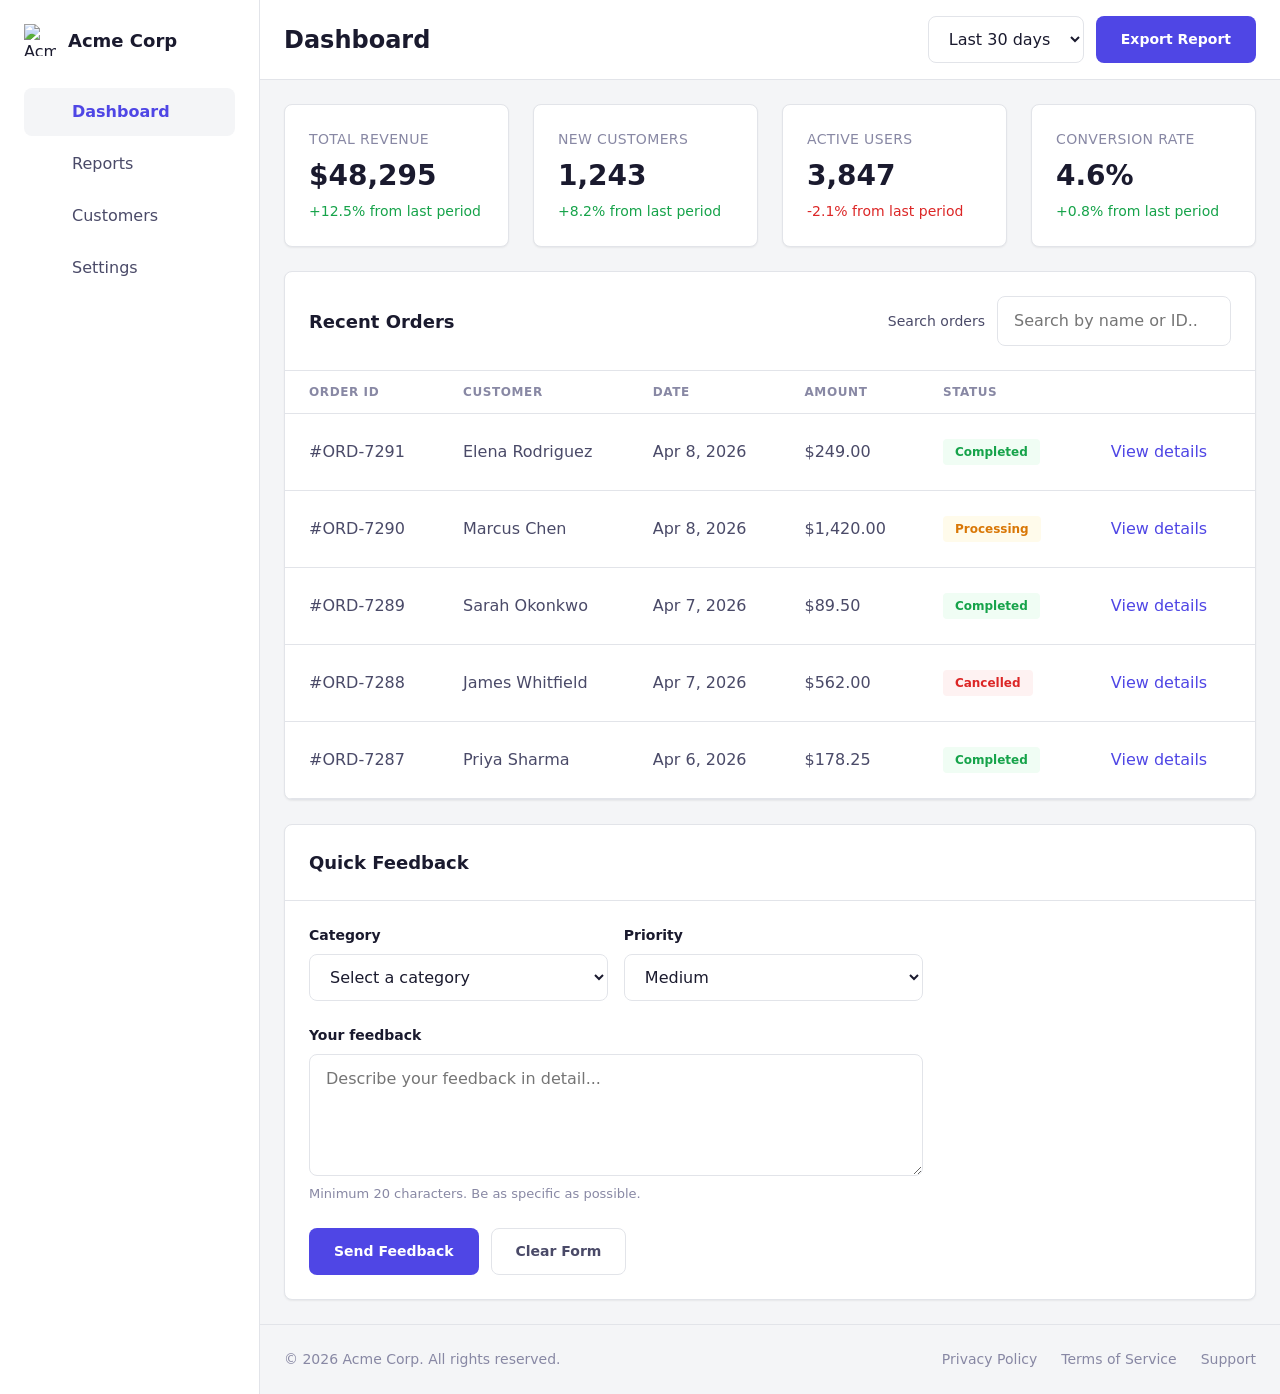
==== tests/good-ui/index.html @ 544ddfcb "Add test suite, safety rules, and calibration framework Critical fix — SKILL.md safety rules added a" ====
<!DOCTYPE html>
<html lang="en">
<head>
  <meta charset="UTF-8">
  <meta name="viewport" content="width=device-width, initial-scale=1">
  <meta name="description" content="Analytics dashboard for tracking key business metrics and performance indicators.">
  <title>Analytics Dashboard - Acme Corp</title>
  <link rel="stylesheet" href="styles.css">
</head>
<body>
  <a href="#main" class="skip-link">Skip to main content</a>

  <div class="layout">
    <!-- Sidebar Navigation -->
    <aside class="sidebar" aria-label="Primary navigation">
      <div class="sidebar-brand">
        <img src="logo.svg" alt="Acme Corp logo" width="32" height="32">
        <span class="brand-name">Acme Corp</span>
      </div>
      <nav aria-label="Main navigation">
        <ul class="nav-list" role="list">
          <li>
            <a href="/dashboard" class="nav-link nav-link--active" aria-current="page">
              <svg class="nav-icon" width="20" height="20" aria-hidden="true" focusable="false"><use href="#icon-dashboard"></use></svg>
              Dashboard
            </a>
          </li>
          <li>
            <a href="/reports" class="nav-link">
              <svg class="nav-icon" width="20" height="20" aria-hidden="true" focusable="false"><use href="#icon-reports"></use></svg>
              Reports
            </a>
          </li>
          <li>
            <a href="/customers" class="nav-link">
              <svg class="nav-icon" width="20" height="20" aria-hidden="true" focusable="false"><use href="#icon-customers"></use></svg>
              Customers
            </a>
          </li>
          <li>
            <a href="/settings" class="nav-link">
              <svg class="nav-icon" width="20" height="20" aria-hidden="true" focusable="false"><use href="#icon-settings"></use></svg>
              Settings
            </a>
          </li>
        </ul>
      </nav>
    </aside>

    <div class="main-wrapper">
      <!-- Top Header -->
      <header class="top-header">
        <h1 class="page-title">Dashboard</h1>
        <div class="header-actions">
          <label for="date-range" class="visually-hidden">Date range</label>
          <select id="date-range" class="select-input">
            <option value="7d">Last 7 days</option>
            <option value="30d" selected>Last 30 days</option>
            <option value="90d">Last 90 days</option>
            <option value="1y">Last year</option>
          </select>
          <button type="button" class="btn btn--primary">Export Report</button>
        </div>
      </header>

      <!-- Main Content -->
      <main id="main">
        <!-- Stats Overview -->
        <section aria-labelledby="stats-heading">
          <h2 id="stats-heading" class="visually-hidden">Key Performance Metrics</h2>
          <div class="stats-grid">
            <article class="stat-card">
              <h3 class="stat-label">Total Revenue</h3>
              <p class="stat-value">$48,295</p>
              <p class="stat-change stat-change--positive">
                <span aria-hidden="true">+</span>12.5% from last period
              </p>
            </article>
            <article class="stat-card">
              <h3 class="stat-label">New Customers</h3>
              <p class="stat-value">1,243</p>
              <p class="stat-change stat-change--positive">
                <span aria-hidden="true">+</span>8.2% from last period
              </p>
            </article>
            <article class="stat-card">
              <h3 class="stat-label">Active Users</h3>
              <p class="stat-value">3,847</p>
              <p class="stat-change stat-change--negative">
                <span aria-hidden="true">-</span>2.1% from last period
              </p>
            </article>
            <article class="stat-card">
              <h3 class="stat-label">Conversion Rate</h3>
              <p class="stat-value">4.6%</p>
              <p class="stat-change stat-change--positive">
                <span aria-hidden="true">+</span>0.8% from last period
              </p>
            </article>
          </div>
        </section>

        <!-- Data Table Section -->
        <section class="card" aria-labelledby="orders-heading">
          <div class="card-header">
            <h2 id="orders-heading">Recent Orders</h2>
            <div class="table-controls">
              <label for="search-orders">Search orders</label>
              <input type="search" id="search-orders" class="text-input" placeholder="Search by name or ID...">
            </div>
          </div>
          <div class="table-wrapper" tabindex="0" role="region" aria-labelledby="orders-heading">
            <table class="data-table">
              <caption class="visually-hidden">Recent customer orders with status and amounts</caption>
              <thead>
                <tr>
                  <th scope="col">Order ID</th>
                  <th scope="col">Customer</th>
                  <th scope="col">Date</th>
                  <th scope="col">Amount</th>
                  <th scope="col">Status</th>
                  <th scope="col"><span class="visually-hidden">Actions</span></th>
                </tr>
              </thead>
              <tbody>
                <tr>
                  <td>#ORD-7291</td>
                  <td>Elena Rodriguez</td>
                  <td><time datetime="2026-04-08">Apr 8, 2026</time></td>
                  <td>$249.00</td>
                  <td><span class="badge badge--success">Completed</span></td>
                  <td><a href="/orders/7291" class="table-action">View details</a></td>
                </tr>
                <tr>
                  <td>#ORD-7290</td>
                  <td>Marcus Chen</td>
                  <td><time datetime="2026-04-08">Apr 8, 2026</time></td>
                  <td>$1,420.00</td>
                  <td><span class="badge badge--warning">Processing</span></td>
                  <td><a href="/orders/7290" class="table-action">View details</a></td>
                </tr>
                <tr>
                  <td>#ORD-7289</td>
                  <td>Sarah Okonkwo</td>
                  <td><time datetime="2026-04-07">Apr 7, 2026</time></td>
                  <td>$89.50</td>
                  <td><span class="badge badge--success">Completed</span></td>
                  <td><a href="/orders/7289" class="table-action">View details</a></td>
                </tr>
                <tr>
                  <td>#ORD-7288</td>
                  <td>James Whitfield</td>
                  <td><time datetime="2026-04-07">Apr 7, 2026</time></td>
                  <td>$562.00</td>
                  <td><span class="badge badge--error">Cancelled</span></td>
                  <td><a href="/orders/7288" class="table-action">View details</a></td>
                </tr>
                <tr>
                  <td>#ORD-7287</td>
                  <td>Priya Sharma</td>
                  <td><time datetime="2026-04-06">Apr 6, 2026</time></td>
                  <td>$178.25</td>
                  <td><span class="badge badge--success">Completed</span></td>
                  <td><a href="/orders/7287" class="table-action">View details</a></td>
                </tr>
              </tbody>
            </table>
          </div>
        </section>

        <!-- Form Section -->
        <section class="card" aria-labelledby="feedback-heading">
          <div class="card-header">
            <h2 id="feedback-heading">Quick Feedback</h2>
          </div>
          <form class="feedback-form" action="/feedback" method="post">
            <div class="form-row">
              <div class="form-group">
                <label for="feedback-category">Category</label>
                <select id="feedback-category" class="select-input" required>
                  <option value="">Select a category</option>
                  <option value="bug">Bug Report</option>
                  <option value="feature">Feature Request</option>
                  <option value="improvement">Improvement</option>
                  <option value="other">Other</option>
                </select>
              </div>
              <div class="form-group">
                <label for="feedback-priority">Priority</label>
                <select id="feedback-priority" class="select-input">
                  <option value="low">Low</option>
                  <option value="medium" selected>Medium</option>
                  <option value="high">High</option>
                </select>
              </div>
            </div>
            <div class="form-group">
              <label for="feedback-message">Your feedback</label>
              <textarea id="feedback-message" class="text-input textarea" rows="4" required
                placeholder="Describe your feedback in detail..."></textarea>
              <p class="form-hint" id="feedback-hint">Minimum 20 characters. Be as specific as possible.</p>
            </div>
            <div class="form-actions">
              <button type="submit" class="btn btn--primary">Send Feedback</button>
              <button type="reset" class="btn btn--secondary">Clear Form</button>
            </div>
          </form>
        </section>
      </main>

      <!-- Footer -->
      <footer class="site-footer">
        <p>&copy; 2026 Acme Corp. All rights reserved.</p>
        <nav aria-label="Footer navigation">
          <ul class="footer-links" role="list">
            <li><a href="/privacy">Privacy Policy</a></li>
            <li><a href="/terms">Terms of Service</a></li>
            <li><a href="/support">Support</a></li>
          </ul>
        </nav>
      </footer>
    </div>
  </div>
</body>
</html>
---- tests/good-ui/styles.css ----
/* ==========================================================================
   Design Tokens
   ========================================================================== */

:root {
  /* Colors */
  --text-primary: #1a1a2e;
  --text-secondary: #4a4a68;
  --text-muted: #8888a4;
  --bg-primary: #ffffff;
  --bg-secondary: #f4f5f7;
  --bg-surface: #ffffff;
  --accent: #4f46e5;
  --accent-hover: #4338ca;
  --error: #dc2626;
  --error-bg: #fef2f2;
  --success: #16a34a;
  --success-bg: #f0fdf4;
  --warning: #d97706;
  --warning-bg: #fffbeb;
  --border: #e2e4e9;
  --border-focus: #4f46e5;

  /* Spacing Scale */
  --space-1: 4px;
  --space-2: 8px;
  --space-3: 12px;
  --space-4: 16px;
  --space-5: 24px;
  --space-6: 32px;
  --space-7: 48px;
  --space-8: 64px;

  /* Border Radius */
  --radius-sm: 4px;
  --radius-md: 8px;
  --radius-lg: 16px;

  /* Shadows */
  --shadow-sm: 0 1px 2px rgba(0, 0, 0, 0.06);
  --shadow-md: 0 4px 12px rgba(0, 0, 0, 0.08);

  /* Typography */
  --font-sans: system-ui, -apple-system, "Segoe UI", Roboto, "Helvetica Neue", Arial, sans-serif;
  --font-mono: ui-monospace, SFMono-Regular, "SF Mono", Menlo, monospace;
  --leading-tight: 1.25;
  --leading-normal: 1.5;
  --leading-relaxed: 1.625;

  /* Layout */
  --sidebar-width: 260px;
  --content-max-width: 65ch;

  /* Transitions */
  --transition-fast: 200ms ease;
}

/* ==========================================================================
   Dark Mode
   ========================================================================== */

@media (prefers-color-scheme: dark) {
  :root {
    --text-primary: #f0f0f4;
    --text-secondary: #b0b0c4;
    --text-muted: #7878a0;
    --bg-primary: #121220;
    --bg-secondary: #1a1a2e;
    --bg-surface: #1e1e34;
    --accent: #818cf8;
    --accent-hover: #a5b4fc;
    --error: #f87171;
    --error-bg: #2d1515;
    --success: #4ade80;
    --success-bg: #152d1a;
    --warning: #fbbf24;
    --warning-bg: #2d2515;
    --border: #2e2e48;
    --border-focus: #818cf8;
    --shadow-sm: 0 1px 2px rgba(0, 0, 0, 0.3);
    --shadow-md: 0 4px 12px rgba(0, 0, 0, 0.4);
  }
}

/* ==========================================================================
   Reset & Base
   ========================================================================== */

*,
*::before,
*::after {
  box-sizing: border-box;
  margin: 0;
  padding: 0;
}

body {
  font-family: var(--font-sans);
  font-size: 1rem;
  line-height: var(--leading-normal);
  color: var(--text-primary);
  background-color: var(--bg-secondary);
  -webkit-font-smoothing: antialiased;
}

img {
  display: block;
  max-width: 100%;
  height: auto;
}

/* ==========================================================================
   Focus & Accessibility
   ========================================================================== */

:focus-visible {
  outline: 2px solid var(--border-focus);
  outline-offset: 2px;
}

.skip-link {
  position: absolute;
  top: calc(-1 * var(--space-8));
  left: var(--space-4);
  z-index: 100;
  padding: var(--space-2) var(--space-4);
  background: var(--accent);
  color: #ffffff;
  border-radius: var(--radius-sm);
  text-decoration: none;
  font-weight: 600;
}

.skip-link:focus {
  top: var(--space-4);
}

.visually-hidden {
  position: absolute;
  width: 1px;
  height: 1px;
  padding: 0;
  margin: -1px;
  overflow: hidden;
  clip: rect(0, 0, 0, 0);
  white-space: nowrap;
  border: 0;
}

/* ==========================================================================
   Layout
   ========================================================================== */

.layout {
  display: flex;
  min-height: 100vh;
}

.main-wrapper {
  flex: 1;
  display: flex;
  flex-direction: column;
  min-width: 0;
}

main {
  flex: 1;
  padding: var(--space-5);
  display: flex;
  flex-direction: column;
  gap: var(--space-5);
}

/* ==========================================================================
   Sidebar
   ========================================================================== */

.sidebar {
  width: var(--sidebar-width);
  background: var(--bg-primary);
  border-right: 1px solid var(--border);
  padding: var(--space-5);
  display: flex;
  flex-direction: column;
  gap: var(--space-6);
  flex-shrink: 0;
}

.sidebar-brand {
  display: flex;
  align-items: center;
  gap: var(--space-3);
}

.brand-name {
  font-size: 1.125rem;
  font-weight: 700;
  color: var(--text-primary);
}

.nav-list {
  list-style: none;
  display: flex;
  flex-direction: column;
  gap: var(--space-1);
}

.nav-link {
  display: flex;
  align-items: center;
  gap: var(--space-3);
  padding: var(--space-3) var(--space-4);
  border-radius: var(--radius-md);
  color: var(--text-secondary);
  text-decoration: none;
  font-weight: 500;
  min-height: 44px;
  transition: background-color var(--transition-fast), color var(--transition-fast);
}

.nav-link:hover {
  background-color: var(--bg-secondary);
  color: var(--text-primary);
}

.nav-link--active {
  background-color: var(--bg-secondary);
  color: var(--accent);
  font-weight: 600;
}

.nav-icon {
  width: 20px;
  height: 20px;
  flex-shrink: 0;
}

/* ==========================================================================
   Header
   ========================================================================== */

.top-header {
  display: flex;
  align-items: center;
  justify-content: space-between;
  flex-wrap: wrap;
  gap: var(--space-4);
  padding: var(--space-4) var(--space-5);
  background: var(--bg-primary);
  border-bottom: 1px solid var(--border);
}

.page-title {
  font-size: 1.5rem;
  font-weight: 700;
  line-height: var(--leading-tight);
}

.header-actions {
  display: flex;
  align-items: center;
  gap: var(--space-3);
}

/* ==========================================================================
   Stats Grid
   ========================================================================== */

.stats-grid {
  display: grid;
  grid-template-columns: repeat(auto-fit, minmax(220px, 1fr));
  gap: var(--space-5);
}

.stat-card {
  background: var(--bg-surface);
  border: 1px solid var(--border);
  border-radius: var(--radius-md);
  padding: var(--space-5);
  box-shadow: var(--shadow-sm);
  transition: box-shadow var(--transition-fast);
}

.stat-card:hover {
  box-shadow: var(--shadow-md);
}

.stat-label {
  font-size: 0.875rem;
  font-weight: 500;
  color: var(--text-muted);
  text-transform: uppercase;
  letter-spacing: 0.025em;
}

.stat-value {
  font-size: 1.75rem;
  font-weight: 700;
  line-height: var(--leading-tight);
  margin-top: var(--space-2);
}

.stat-change {
  font-size: 0.875rem;
  margin-top: var(--space-2);
}

.stat-change--positive {
  color: var(--success);
}

.stat-change--negative {
  color: var(--error);
}

/* ==========================================================================
   Card
   ========================================================================== */

.card {
  background: var(--bg-surface);
  border: 1px solid var(--border);
  border-radius: var(--radius-md);
  box-shadow: var(--shadow-sm);
  overflow: hidden;
}

.card-header {
  display: flex;
  align-items: center;
  justify-content: space-between;
  flex-wrap: wrap;
  gap: var(--space-4);
  padding: var(--space-5);
  border-bottom: 1px solid var(--border);
}

.card-header h2 {
  font-size: 1.125rem;
  font-weight: 600;
}

/* ==========================================================================
   Table
   ========================================================================== */

.table-wrapper {
  overflow-x: auto;
}

.data-table {
  width: 100%;
  border-collapse: collapse;
  text-align: left;
}

.data-table th {
  font-size: 0.75rem;
  font-weight: 600;
  text-transform: uppercase;
  letter-spacing: 0.05em;
  color: var(--text-muted);
  padding: var(--space-3) var(--space-5);
  border-bottom: 1px solid var(--border);
  white-space: nowrap;
}

.data-table td {
  padding: var(--space-4) var(--space-5);
  border-bottom: 1px solid var(--border);
  color: var(--text-secondary);
}

.data-table tbody tr {
  transition: background-color var(--transition-fast);
}

.data-table tbody tr:hover {
  background-color: var(--bg-secondary);
}

.table-action {
  color: var(--accent);
  text-decoration: none;
  font-weight: 500;
  padding: var(--space-2) var(--space-3);
  border-radius: var(--radius-sm);
  min-height: 44px;
  display: inline-flex;
  align-items: center;
  transition: color var(--transition-fast);
}

.table-action:hover {
  color: var(--accent-hover);
  text-decoration: underline;
}

/* ==========================================================================
   Badges
   ========================================================================== */

.badge {
  display: inline-block;
  padding: var(--space-1) var(--space-3);
  font-size: 0.75rem;
  font-weight: 600;
  border-radius: var(--radius-sm);
  white-space: nowrap;
}

.badge--success {
  color: var(--success);
  background-color: var(--success-bg);
}

.badge--warning {
  color: var(--warning);
  background-color: var(--warning-bg);
}

.badge--error {
  color: var(--error);
  background-color: var(--error-bg);
}

/* ==========================================================================
   Forms
   ========================================================================== */

.feedback-form {
  padding: var(--space-5);
  display: flex;
  flex-direction: column;
  gap: var(--space-5);
  max-width: var(--content-max-width);
}

.form-row {
  display: grid;
  grid-template-columns: repeat(auto-fit, minmax(200px, 1fr));
  gap: var(--space-4);
}

.form-group {
  display: flex;
  flex-direction: column;
  gap: var(--space-2);
}

.form-group label {
  font-size: 0.875rem;
  font-weight: 600;
  color: var(--text-primary);
}

.text-input,
.select-input,
.textarea {
  padding: var(--space-3) var(--space-4);
  border: 1px solid var(--border);
  border-radius: var(--radius-md);
  background: var(--bg-primary);
  color: var(--text-primary);
  font-family: inherit;
  font-size: 1rem;
  line-height: var(--leading-normal);
  min-height: 44px;
  transition: border-color var(--transition-fast), box-shadow var(--transition-fast);
}

.text-input:hover,
.select-input:hover,
.textarea:hover {
  border-color: var(--text-muted);
}

.text-input:focus-visible,
.select-input:focus-visible,
.textarea:focus-visible {
  border-color: var(--border-focus);
  box-shadow: 0 0 0 3px rgba(79, 70, 229, 0.15);
}

.textarea {
  resize: vertical;
  min-height: 120px;
}

.form-hint {
  font-size: 0.8125rem;
  color: var(--text-muted);
}

.form-actions {
  display: flex;
  gap: var(--space-3);
  flex-wrap: wrap;
}

/* ==========================================================================
   Buttons
   ========================================================================== */

.btn {
  display: inline-flex;
  align-items: center;
  justify-content: center;
  padding: var(--space-3) var(--space-5);
  font-family: inherit;
  font-size: 0.875rem;
  font-weight: 600;
  line-height: var(--leading-normal);
  border: 1px solid transparent;
  border-radius: var(--radius-md);
  cursor: pointer;
  min-height: 44px;
  text-decoration: none;
  transition: background-color var(--transition-fast), border-color var(--transition-fast), color var(--transition-fast), box-shadow var(--transition-fast);
}

.btn--primary {
  background-color: var(--accent);
  color: #ffffff;
}

.btn--primary:hover {
  background-color: var(--accent-hover);
}

.btn--secondary {
  background-color: transparent;
  color: var(--text-secondary);
  border-color: var(--border);
}

.btn--secondary:hover {
  background-color: var(--bg-secondary);
  border-color: var(--text-muted);
}

/* ==========================================================================
   Table Controls
   ========================================================================== */

.table-controls {
  display: flex;
  align-items: center;
  gap: var(--space-3);
}

.table-controls label {
  font-size: 0.875rem;
  font-weight: 500;
  color: var(--text-secondary);
  white-space: nowrap;
}

/* ==========================================================================
   Footer
   ========================================================================== */

.site-footer {
  display: flex;
  align-items: center;
  justify-content: space-between;
  flex-wrap: wrap;
  gap: var(--space-4);
  padding: var(--space-5);
  border-top: 1px solid var(--border);
  font-size: 0.875rem;
  color: var(--text-muted);
}

.footer-links {
  list-style: none;
  display: flex;
  gap: var(--space-5);
}

.footer-links a {
  color: var(--text-muted);
  text-decoration: none;
  transition: color var(--transition-fast);
}

.footer-links a:hover {
  color: var(--text-primary);
}

/* ==========================================================================
   Reduced Motion
   ========================================================================== */

@media (prefers-reduced-motion: reduce) {
  *,
  *::before,
  *::after {
    animation-duration: 0.01ms !important;
    animation-iteration-count: 1 !important;
    transition-duration: 0.01ms !important;
    scroll-behavior: auto !important;
  }
}

/* ==========================================================================
   Responsive
   ========================================================================== */

@media (max-width: 768px) {
  .layout {
    flex-direction: column;
  }

  .sidebar {
    width: 100%;
    border-right: none;
    border-bottom: 1px solid var(--border);
    padding: var(--space-4);
  }

  .nav-list {
    flex-direction: row;
    overflow-x: auto;
    gap: var(--space-2);
  }

  .nav-link {
    white-space: nowrap;
    padding: var(--space-2) var(--space-4);
  }

  main {
    padding: var(--space-4);
  }

  .top-header {
    padding: var(--space-4);
  }

  .stats-grid {
    grid-template-columns: 1fr;
    gap: var(--space-4);
  }

  .card-header {
    padding: var(--space-4);
  }

  .feedback-form {
    padding: var(--space-4);
  }

  .site-footer {
    flex-direction: column;
    align-items: flex-start;
  }
}
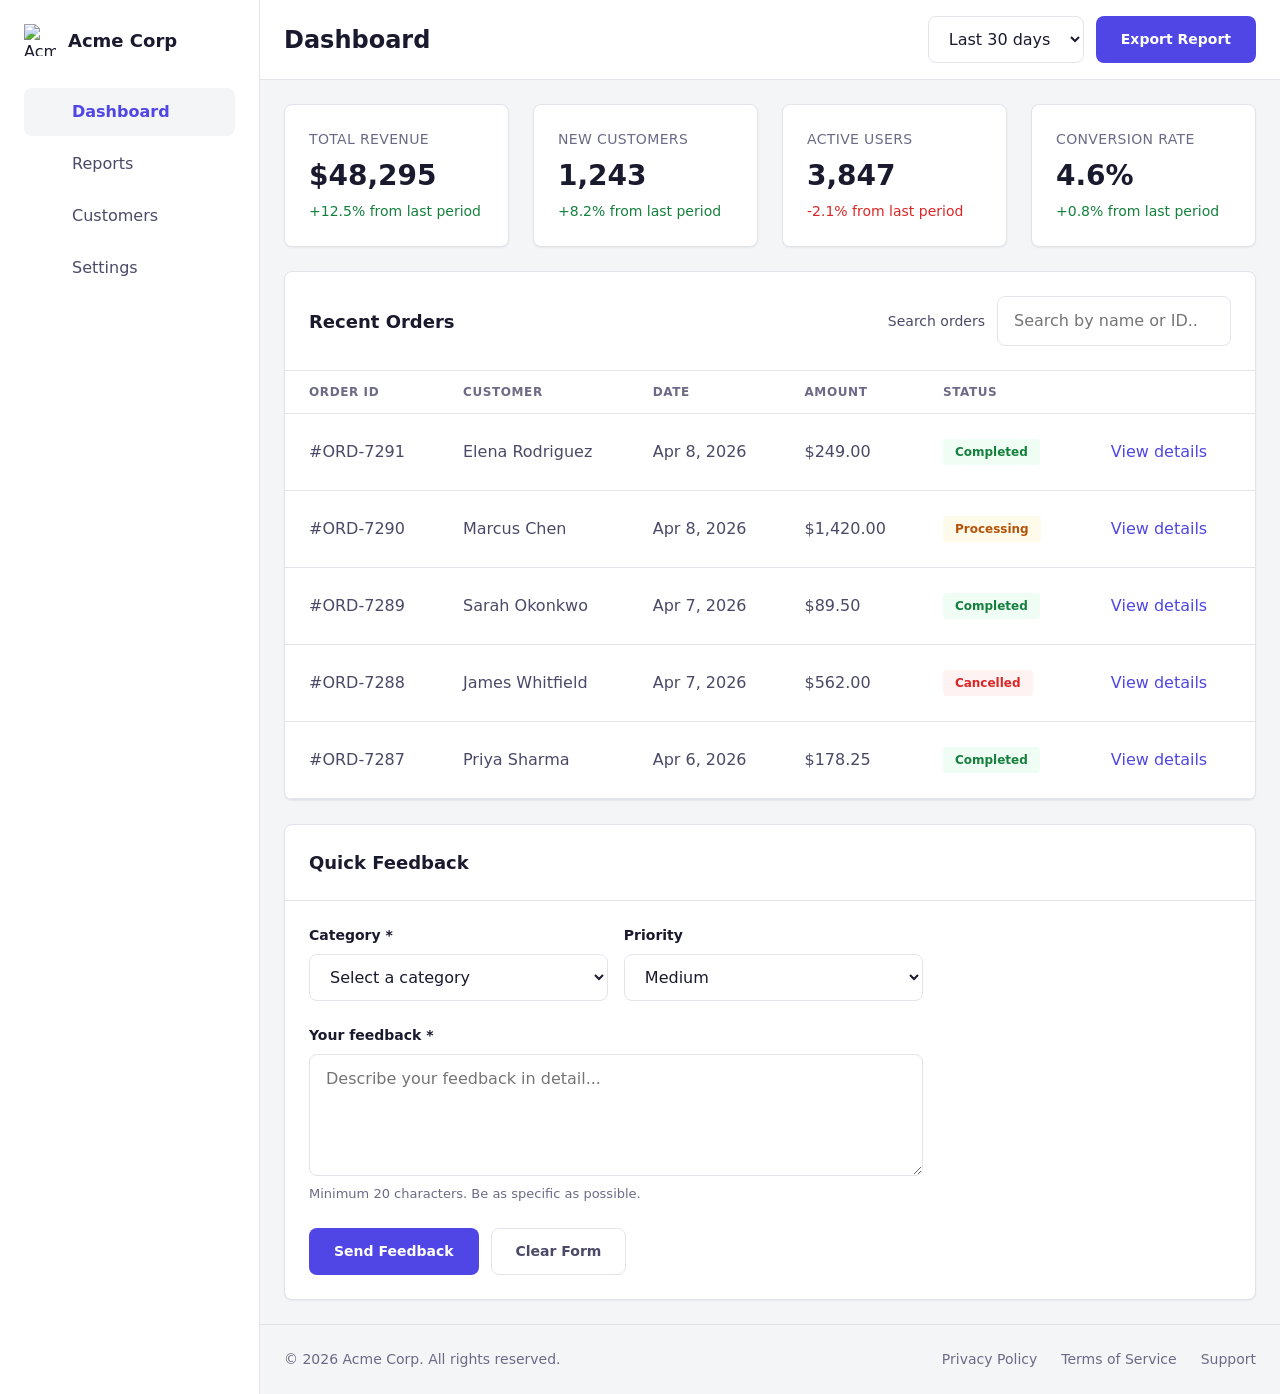
==== commit b797269b: "Fix false positives, false negatives, and test case bugs from audit Based on testing both good-UI an" ====
--- a/tests/good-ui/index.html
+++ b/tests/good-ui/index.html
@@ -176,7 +176,7 @@
           <form class="feedback-form" action="/feedback" method="post">
             <div class="form-row">
               <div class="form-group">
-                <label for="feedback-category">Category</label>
+                <label for="feedback-category">Category <span aria-hidden="true">*</span><span class="visually-hidden"> (required)</span></label>
                 <select id="feedback-category" class="select-input" required>
                   <option value="">Select a category</option>
                   <option value="bug">Bug Report</option>
@@ -195,8 +195,9 @@
               </div>
             </div>
             <div class="form-group">
-              <label for="feedback-message">Your feedback</label>
+              <label for="feedback-message">Your feedback <span aria-hidden="true">*</span><span class="visually-hidden"> (required)</span></label>
               <textarea id="feedback-message" class="text-input textarea" rows="4" required
+                aria-describedby="feedback-hint"
                 placeholder="Describe your feedback in detail..."></textarea>
               <p class="form-hint" id="feedback-hint">Minimum 20 characters. Be as specific as possible.</p>
             </div>
--- a/tests/good-ui/styles.css
+++ b/tests/good-ui/styles.css
@@ -6,7 +6,7 @@
   /* Colors */
   --text-primary: #1a1a2e;
   --text-secondary: #4a4a68;
-  --text-muted: #8888a4;
+  --text-muted: #6b6b87;
   --bg-primary: #ffffff;
   --bg-secondary: #f4f5f7;
   --bg-surface: #ffffff;
@@ -14,9 +14,9 @@
   --accent-hover: #4338ca;
   --error: #dc2626;
   --error-bg: #fef2f2;
-  --success: #16a34a;
+  --success: #15803d;
   --success-bg: #f0fdf4;
-  --warning: #d97706;
+  --warning: #b45309;
   --warning-bg: #fffbeb;
   --border: #e2e4e9;
   --border-focus: #4f46e5;
@@ -67,7 +67,7 @@
     --bg-primary: #121220;
     --bg-secondary: #1a1a2e;
     --bg-surface: #1e1e34;
-    --accent: #818cf8;
+    --accent: #6366f1;
     --accent-hover: #a5b4fc;
     --error: #f87171;
     --error-bg: #2d1515;
